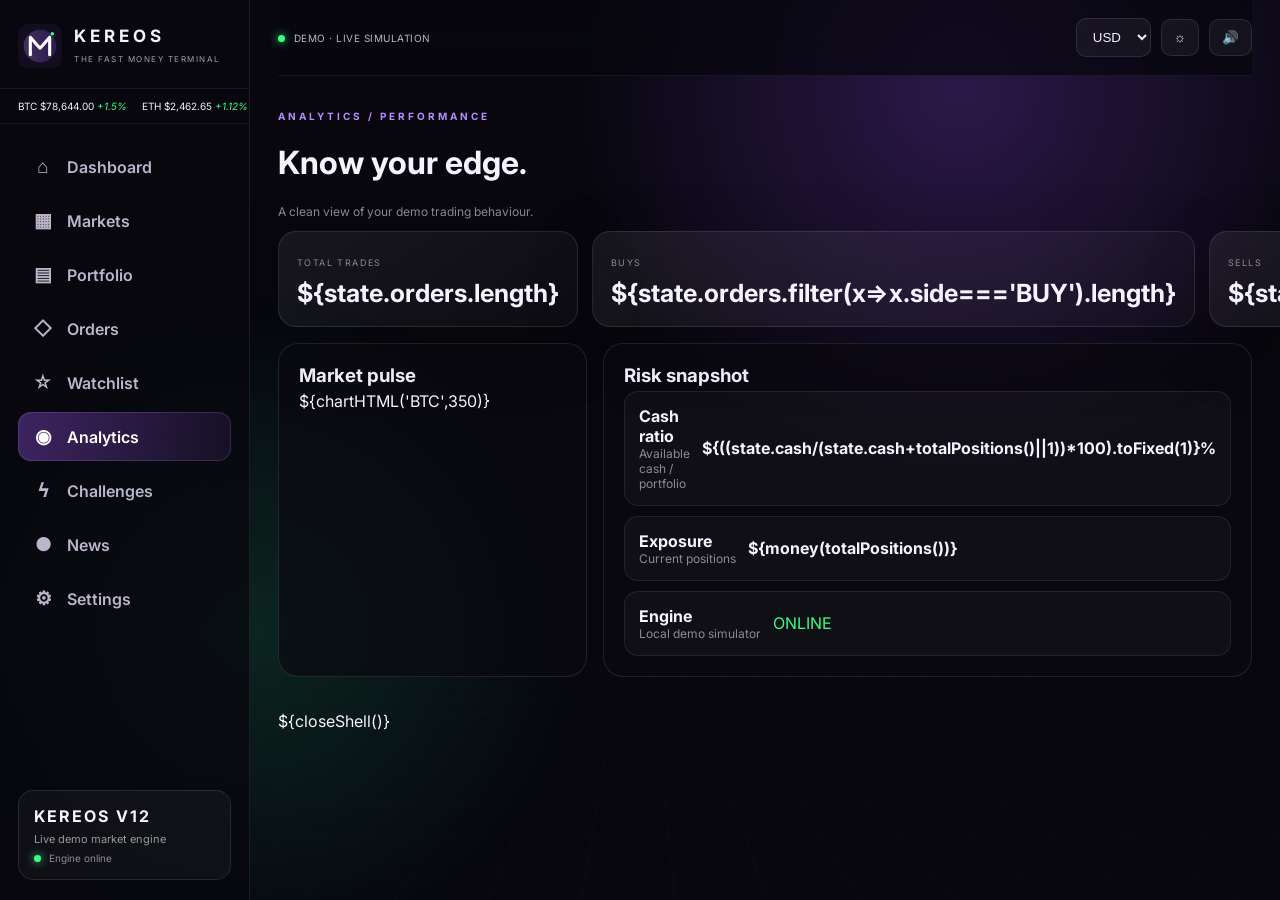
==== analytics.html @ 34a2b370 "Add files via upload" ====
<!doctype html><html><head><meta charset="utf-8"><meta name="viewport" content="width=device-width,initial-scale=1"><title>KEREOS — Analytics</title><link rel="stylesheet" href="style.css"></head><body><script src="script.js"></script><script>document.write(shell('analytics'))</script><div class="container"><div class="eyebrow">ANALYTICS / PERFORMANCE</div><h1>Know your edge.</h1><p class="muted">A clean view of your demo trading behaviour.</p><div class="cards"><div class="card metric"><small>Total trades</small><strong>${state.orders.length}</strong></div><div class="card metric"><small>Buys</small><strong>${state.orders.filter(x=>x.side==='BUY').length}</strong></div><div class="card metric"><small>Sells</small><strong>${state.orders.filter(x=>x.side==='SELL').length}</strong></div><div class="card metric"><small>Open positions</small><strong>${Object.keys(state.positions).length}</strong></div></div><div class="section-grid"><div class="panel"><h3>Market pulse</h3>${chartHTML('BTC',350)}</div><div class="panel"><h3>Risk snapshot</h3><div class="list"><div class="list-item"><div><b>Cash ratio</b><div class="muted">Available cash / portfolio</div></div><strong>${((state.cash/(state.cash+totalPositions()||1))*100).toFixed(1)}%</strong></div><div class="list-item"><div><b>Exposure</b><div class="muted">Current positions</div></div><strong>${money(totalPositions())}</strong></div><div class="list-item"><div><b>Engine</b><div class="muted">Local demo simulator</div></div><span class="up">ONLINE</span></div></div></div></div></div>${closeShell()}<script>wireCommon();startLive('BTC',[]);</script></body></html>
---- style.css ----
@import url('https://fonts.googleapis.com/css2?family=Inter:wght@400;500;600;700;800&display=swap');
*{box-sizing:border-box}body{margin:0;background:#07070d;color:#f6f2ff;font-family:Inter,Arial,sans-serif;min-height:100vh;overflow-x:hidden}body.light{background:#f4f2f8;color:#15121d}.aurora,.grid-bg{position:fixed;inset:0;pointer-events:none;z-index:-2}.aurora{background:radial-gradient(circle at 75% 10%,rgba(155,77,255,.25),transparent 32%),radial-gradient(circle at 20% 70%,rgba(43,255,173,.12),transparent 28%);animation:drift 10s ease-in-out infinite alternate}.grid-bg{z-index:-1;opacity:.3;background-image:linear-gradient(rgba(177,119,255,.06) 1px,transparent 1px),linear-gradient(90deg,rgba(177,119,255,.06) 1px,transparent 1px);background-size:55px 55px;transform:perspective(500px) rotateX(55deg) scale(1.7) translateY(30%);transform-origin:center bottom;animation:grid 18s linear infinite}@keyframes drift{to{transform:scale(1.12) translate(3%,-2%)}}@keyframes grid{to{background-position:0 55px}}.no-animation *,.no-animation .aurora,.no-animation .grid-bg{animation:none!important}.sidebar{position:fixed;left:0;top:0;bottom:0;width:250px;padding:24px 18px;border-right:1px solid rgba(255,255,255,.08);background:rgba(8,8,15,.78);backdrop-filter:blur(20px);z-index:5}.brand{display:flex;gap:12px;align-items:center;margin-bottom:20px}.brand img,.mobile-brand img{width:44px;height:44px}.brand b{display:block;letter-spacing:4px;font-size:17px}.brand small{font-size:8px;letter-spacing:1.5px;opacity:.65}.ticker{display:flex;gap:15px;white-space:nowrap;overflow:hidden;border-block:1px solid rgba(255,255,255,.06);padding:11px 0;margin:0 -18px 18px;padding-left:18px;font-size:10px}.up{color:#39ff88}.down{color:#ff5068}nav{display:grid;gap:5px}nav a{color:#bcb5ca;text-decoration:none;padding:13px 14px;border-radius:13px;font-weight:600;display:flex;align-items:center;gap:13px;transition:.2s}nav a:hover,nav a.active{background:linear-gradient(100deg,rgba(164,90,255,.35),rgba(87,46,130,.18));color:white;box-shadow:inset 0 0 0 1px rgba(190,135,255,.2)}nav a span{width:22px;text-align:center;font-size:19px}.side-card{position:absolute;left:18px;right:18px;bottom:20px;padding:15px;border:1px solid rgba(255,255,255,.1);border-radius:15px;background:rgba(255,255,255,.035)}.side-card strong{letter-spacing:2px}.side-card p{font-size:11px;color:#999;margin:6px 0}.status{font-size:10px;color:#8e8a96}.status b,.live b{display:inline-block;width:7px;height:7px;border-radius:50%;background:#39ff88;box-shadow:0 0 10px #39ff88;margin-right:5px}.main{margin-left:250px;min-height:100vh;padding:0 28px 50px}.main header{height:76px;display:flex;align-items:center;gap:10px;border-bottom:1px solid rgba(255,255,255,.06);position:sticky;top:0;background:rgba(7,7,13,.7);backdrop-filter:blur(18px);z-index:4}.mobile-brand{display:none}.live{font-size:10px;letter-spacing:.5px;color:#bdb7c9;margin-right:auto}.main select,.iconbtn{background:rgba(255,255,255,.05);color:inherit;border:1px solid rgba(255,255,255,.1);border-radius:10px;padding:10px 12px}.iconbtn{cursor:pointer}.container{max-width:1320px;margin:34px auto}.eyebrow{font-size:10px;letter-spacing:3px;color:#b78cff;font-weight:700}.hero{display:flex;justify-content:space-between;gap:20px;align-items:end}.hero h1{font-size:clamp(38px,5vw,70px);margin:7px 0;letter-spacing:-3px}.hero p{color:#aaa2b2;margin:0 0 20px}.btn{border:1px solid rgba(255,255,255,.12);background:rgba(255,255,255,.05);color:inherit;padding:11px 15px;border-radius:11px;cursor:pointer;font-weight:700}.primary{background:linear-gradient(100deg,#a66cff,#7044e8);color:white;border:0;padding:13px 18px;border-radius:11px;font-weight:800;cursor:pointer;box-shadow:0 0 25px rgba(144,79,255,.22)}.wide{width:100%}.cards{display:grid;grid-template-columns:repeat(4,1fr);gap:14px}.card{border:1px solid rgba(255,255,255,.1);background:linear-gradient(145deg,rgba(255,255,255,.065),rgba(255,255,255,.025));border-radius:18px;padding:18px;box-shadow:0 20px 70px rgba(0,0,0,.18);animation:rise .5s ease both}@keyframes rise{from{opacity:0;transform:translateY(12px)}to{opacity:1;transform:none}}.metric small{color:#8e8797;text-transform:uppercase;letter-spacing:1.4px;font-size:9px}.metric strong{font-size:25px;display:block;margin-top:8px}.section-grid{display:grid;grid-template-columns:1.6fr .8fr;gap:16px;margin-top:16px}.panel{border:1px solid rgba(255,255,255,.1);background:rgba(11,10,18,.66);border-radius:20px;padding:20px}.panel h3{margin:0 0 4px}.muted{color:#8f8997;font-size:12px}.chart-wrap{height:390px;position:relative}.chart-wrap canvas{width:100%;height:100%;display:block}.chart-legend{position:absolute;left:12px;bottom:6px;display:flex;gap:14px;align-items:center;font-size:10px;color:#999}.chart-legend em{color:#39ff88;font-style:normal}.dot{width:7px;height:7px;border-radius:50%;display:inline-block}.updot{background:#39ff88}.downdot{background:#ff4d67}.coin{display:inline-grid;place-items:center;width:44px;height:44px;border-radius:50%;font-weight:900;font-size:22px;box-shadow:0 0 25px rgba(255,255,255,.08);background:linear-gradient(135deg,#27232f,#16141c);border:1px solid rgba(255,255,255,.14)}.btc{color:#ffad32}.eth{color:#b7b9ff}.xrp{color:#eee}.ada{color:#55aaff}.sol{color:#58f6c2}.doge{color:#f3c85b}.pepe{font-size:18px}.bnb{color:#ffd34d}.asset-grid{display:grid;grid-template-columns:repeat(2,1fr);gap:16px;margin-top:20px}.asset{transition:.25s}.asset:hover{transform:translateY(-4px);border-color:rgba(179,124,255,.5);box-shadow:0 18px 50px rgba(127,72,255,.16)}.asset-head{display:flex;align-items:center;gap:12px}.asset-head div{flex:1}.asset-head h3{margin:0}.price{font-size:25px;font-weight:800;margin:18px 0 3px}.mini-chart{height:70px;margin:8px 0}.mini-chart svg{width:100%;height:100%}.trade-row{display:grid;grid-template-columns:1fr 1fr;gap:9px}.buy,.sell{padding:12px;border-radius:10px;font-weight:800;cursor:pointer}.buy{border:1px solid #39ff88;background:rgba(57,255,136,.08);color:#39ff88}.sell{border:1px solid #ff4d67;background:rgba(255,77,103,.08);color:#ff6a7d}.table{width:100%;border-collapse:collapse;font-size:12px}.table th,.table td{text-align:left;padding:13px 8px;border-bottom:1px solid rgba(255,255,255,.06)}.table th{color:#898291;font-size:9px;text-transform:uppercase;letter-spacing:1px}.badge{padding:5px 8px;border-radius:8px;font-size:9px;font-weight:800}.badge.buy{color:#39ff88;background:rgba(57,255,136,.1);border:0}.badge.sell{color:#ff6a7d;background:rgba(255,77,103,.1);border:0}.modal{position:fixed;inset:0;background:rgba(0,0,0,.7);backdrop-filter:blur(10px);display:grid;place-items:center;z-index:20}.hidden{display:none}.modal-card{width:min(470px,calc(100% - 30px));background:#12101b;border:1px solid rgba(255,255,255,.15);border-radius:22px;padding:22px;box-shadow:0 30px 100px #000}.close{float:right;border:0;background:rgba(255,255,255,.07);color:white;border-radius:8px;font-size:22px}.modal-head{display:flex;gap:12px;align-items:center}.modal-head h2{margin:0}.modal-head span{font-size:11px;color:#999}.modal-price{font-size:34px;font-weight:800;margin:25px 0}.order-side{display:grid;grid-template-columns:1fr 1fr;gap:8px;margin-bottom:15px}.order-side button.active{box-shadow:0 0 20px currentColor}.modal-card label{display:block;color:#aaa;font-size:11px;margin-bottom:6px}.modal-card input{width:100%;padding:13px;border-radius:10px;border:1px solid rgba(255,255,255,.12);background:#0a0910;color:white}.sell-options{display:flex;gap:8px;margin:10px 0}.sell-options button{flex:1;padding:8px;background:rgba(255,77,103,.08);border:1px solid #ff4d67;color:#ff7180;border-radius:8px;cursor:pointer}.order-preview{display:grid;grid-template-columns:1fr 1fr;gap:8px;margin:15px 0;padding:12px;background:rgba(255,255,255,.04);border-radius:12px;font-size:11px}.order-preview b{text-align:right}.list{display:grid;gap:10px}.list-item{display:flex;align-items:center;gap:12px;padding:14px;border:1px solid rgba(255,255,255,.08);border-radius:14px;background:rgba(255,255,255,.03)}.list-item>div:nth-child(2){flex:1}.empty{padding:50px;text-align:center;color:#8f8997}.news-grid{display:grid;grid-template-columns:repeat(3,1fr);gap:15px}.news-card{min-height:180px}.toggle{display:flex;justify-content:space-between;align-items:center;padding:16px 0;border-bottom:1px solid rgba(255,255,255,.07)}.toggle input{width:45px;height:23px}.mobile-menu{display:none}
body.light .sidebar,body.light .panel,body.light .card{background:rgba(255,255,255,.75);color:#16121e}body.light .main header{background:rgba(244,242,248,.75)}body.light .muted,body.light .hero p{color:#666}
@media(max-width:900px){.sidebar{width:76px;padding:15px 10px}.brand div,.ticker,.side-card,nav a:not(.active)::after{display:none}.brand img{width:45px}.brand{justify-content:center}.sidebar nav a{justify-content:center;font-size:0;padding:13px}.sidebar nav a span{font-size:20px}.main{margin-left:76px;padding:0 15px}.cards{grid-template-columns:repeat(2,1fr)}.section-grid,.asset-grid{grid-template-columns:1fr}.news-grid{grid-template-columns:1fr 1fr}.hero{display:block}}
@media(max-width:600px){.sidebar{display:none}.main{margin:0;padding:0 12px}.main header{height:62px}.mobile-brand{display:flex;align-items:center;gap:7px;font-weight:800;letter-spacing:2px;margin-right:auto}.mobile-brand img{width:30px;height:30px}.live{display:none}.main select{padding:8px}.hero h1{font-size:42px}.cards{grid-template-columns:1fr 1fr;gap:9px}.metric{padding:13px}.metric strong{font-size:19px}.panel{padding:14px;border-radius:15px}.asset-grid,.news-grid{grid-template-columns:1fr}.chart-wrap{height:310px}.trade-row{position:sticky;bottom:10px}.table{font-size:10px}.table th:nth-child(4),.table td:nth-child(4){display:none}}
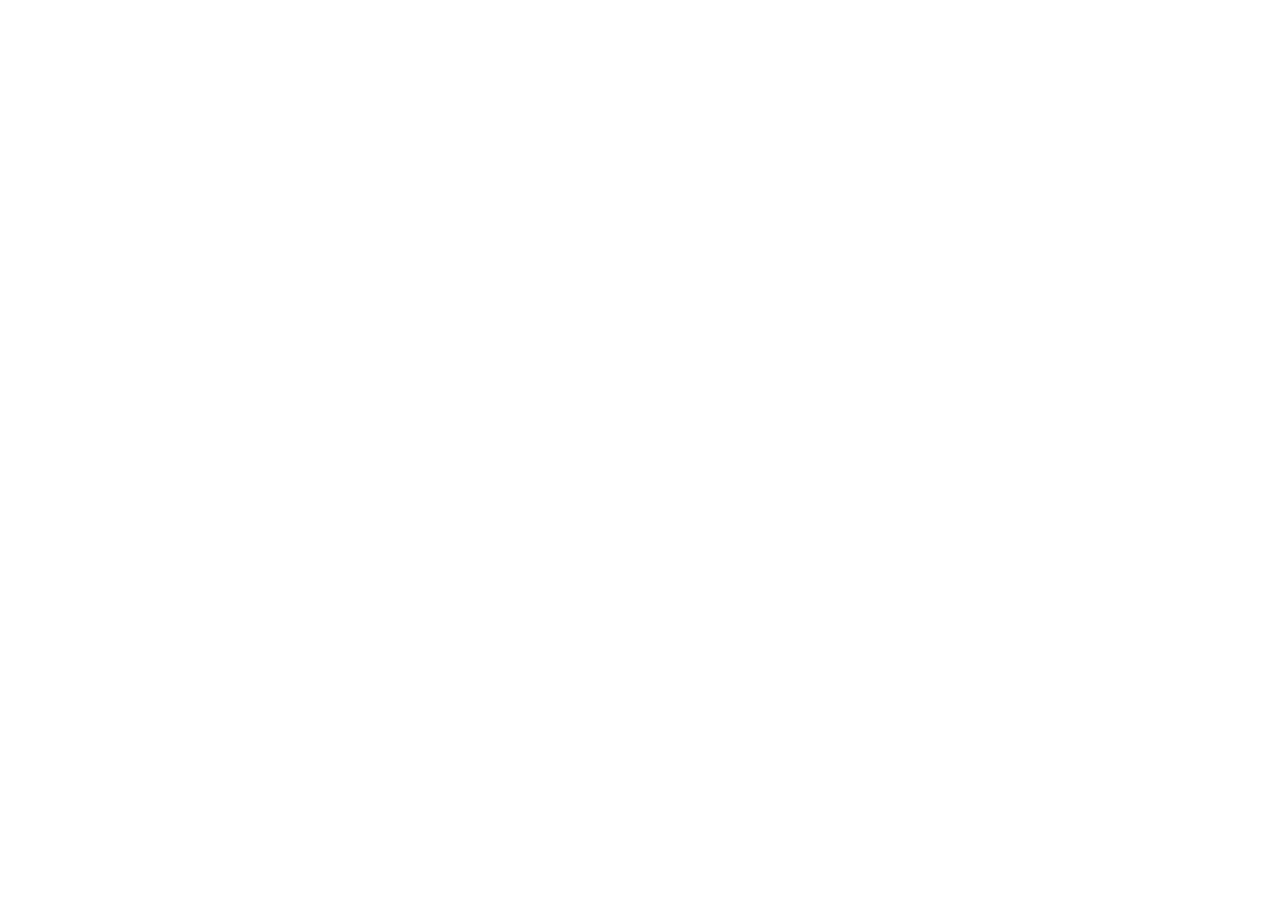
==== commit e9564e33: "Add files via upload" ====
--- a/analytics.html
+++ b/analytics.html
@@ -1 +1 @@
-<!doctype html><html><head><meta charset="utf-8"><meta name="viewport" content="width=device-width,initial-scale=1"><title>KEREOS — Analytics</title><link rel="stylesheet" href="style.css"></head><body><script src="script.js"></script><script>document.write(shell('analytics'))</script><div class="container"><div class="eyebrow">ANALYTICS / PERFORMANCE</div><h1>Know your edge.</h1><p class="muted">A clean view of your demo trading behaviour.</p><div class="cards"><div class="card metric"><small>Total trades</small><strong>${state.orders.length}</strong></div><div class="card metric"><small>Buys</small><strong>${state.orders.filter(x=>x.side==='BUY').length}</strong></div><div class="card metric"><small>Sells</small><strong>${state.orders.filter(x=>x.side==='SELL').length}</strong></div><div class="card metric"><small>Open positions</small><strong>${Object.keys(state.positions).length}</strong></div></div><div class="section-grid"><div class="panel"><h3>Market pulse</h3>${chartHTML('BTC',350)}</div><div class="panel"><h3>Risk snapshot</h3><div class="list"><div class="list-item"><div><b>Cash ratio</b><div class="muted">Available cash / portfolio</div></div><strong>${((state.cash/(state.cash+totalPositions()||1))*100).toFixed(1)}%</strong></div><div class="list-item"><div><b>Exposure</b><div class="muted">Current positions</div></div><strong>${money(totalPositions())}</strong></div><div class="list-item"><div><b>Engine</b><div class="muted">Local demo simulator</div></div><span class="up">ONLINE</span></div></div></div></div></div>${closeShell()}<script>wireCommon();startLive('BTC',[]);</script></body></html>
+<!doctype html><html lang="en"><head><meta charset="utf-8"><meta name="viewport" content="width=device-width,initial-scale=1,viewport-fit=cover"><meta name="theme-color" content="#070711"><link rel="icon" href="assets/logo.svg"><title>KEREOS — Analytics</title><link rel="stylesheet" href="css/core.css"></head><body><div id="app"></div><script src="js/app.js"></script><script src="js/pages.js"></script></body></html>
